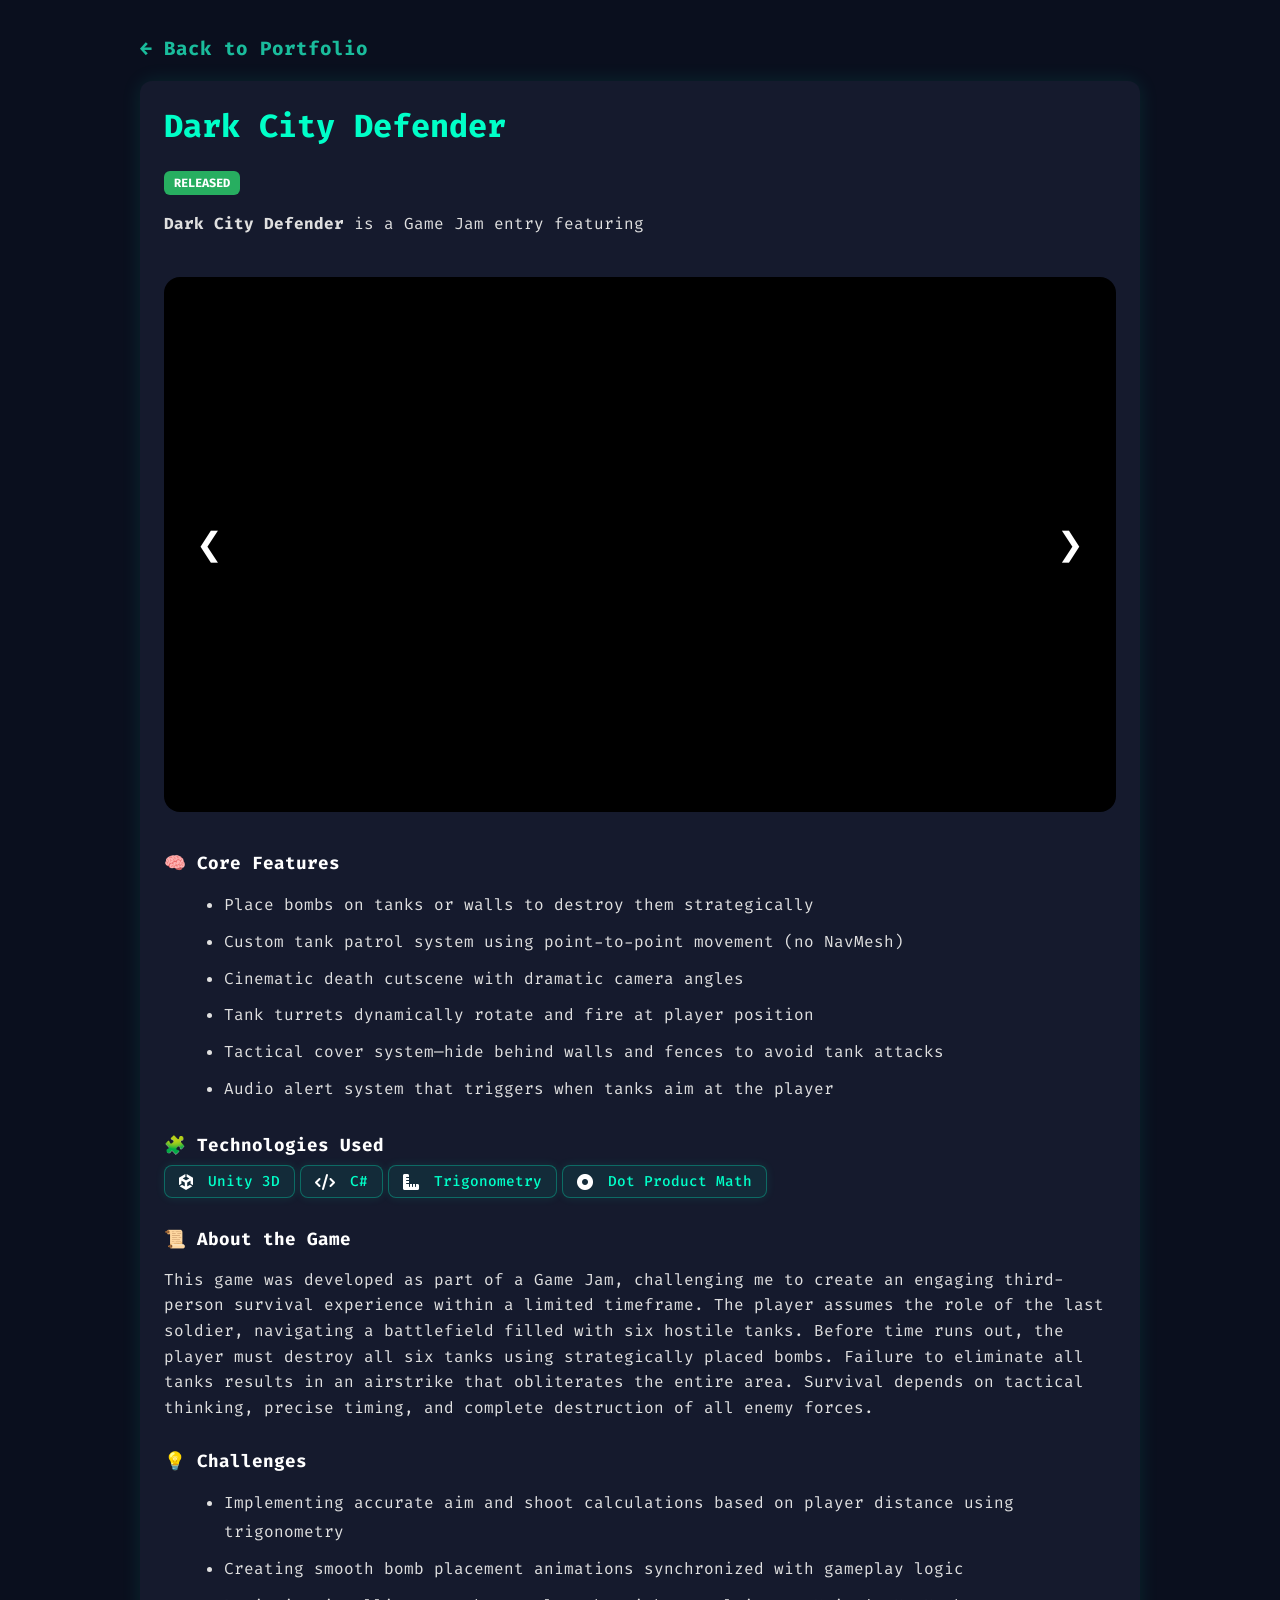
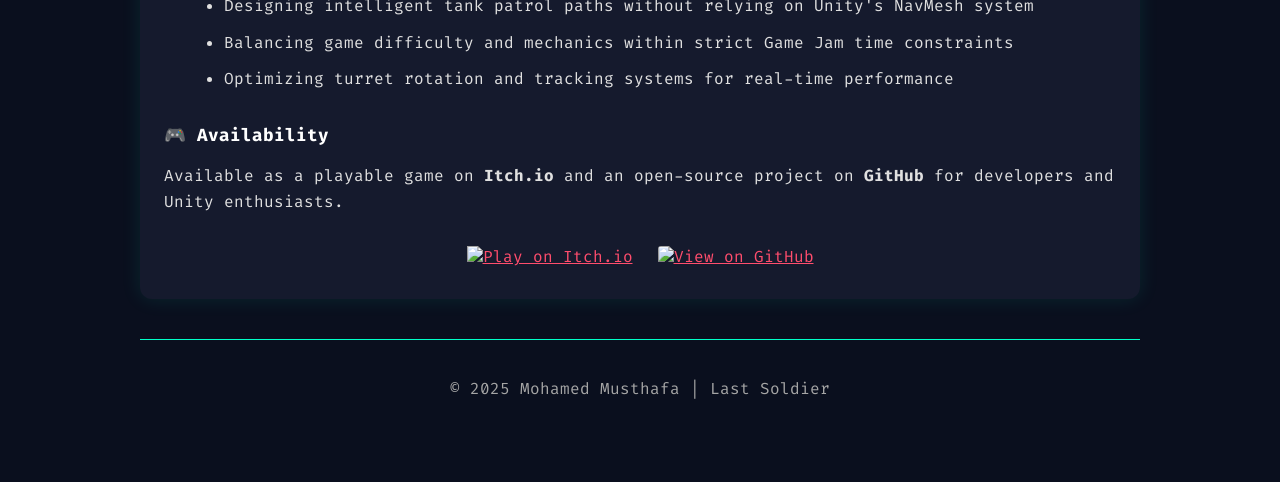
==== projects/dark-city-defender/index.html @ be1dec86 "//" ====
<!DOCTYPE html>
<html lang="en">
<head>
  <meta charset="UTF-8">
  <meta name="viewport" content="width=device-width, initial-scale=1.0">
  <title>Dark City Defender | Mohamed Musthafa</title>

  <!-- Styles & Fonts -->
  <link rel="stylesheet" href="../../style.css">
  <link href="https://fonts.googleapis.com/css2?family=Fira+Code:wght@400;600&display=swap" rel="stylesheet">
  <link rel="stylesheet" href="https://cdnjs.cloudflare.com/ajax/libs/font-awesome/6.0.0-beta3/css/all.min.css">
</head>

<body>
  <div class="container">

    <!-- 🔙 Back Link -->
    <a href="../../index.html" class="back-link">
      ← Back to Portfolio
    </a>

    <!-- 🧩 Main Card -->
    <div class="card">
      <h1>Dark City Defender</h1>
      <div class="status-tag done">Released</div>

      <!-- 📝 Game Description -->
      <p>
        <strong>Dark City Defender</strong> is a Game Jam entry featuring
      </p>

      <!-- 🎥 Trailer + Screenshot Carousel -->
      <div class="screenshot-carousel">
        <button class="arrow left">&#10094;</button>

        <div class="carousel-track">
          <!-- 🎬 YouTube Trailer -->
          <div class="carousel-item video-item">
            <iframe
              id="yt-trailer"
              src="https://www.youtube.com/embed/BdnftCcTJtQ?enablejsapi=1&origin=http://localhost"
              title="Dark City Defender Trailer"
              frameborder="0"
              allow="accelerometer; autoplay; clipboard-write; encrypted-media; gyroscope; picture-in-picture"
              allowfullscreen>
            </iframe>
          </div>

          <!-- 🖼️ Screenshots -->
          <div class="carousel-item"><img src="images/screenshot1.png" alt="Last Soldier Screenshot 1"></div>
          <div class="carousel-item"><img src="images/screenshot2.png" alt="Last Soldier Screenshot 2"></div>
          <div class="carousel-item"><img src="images/screenshot3.png" alt="Last Soldier Screenshot 3"></div>
          <div class="carousel-item"><img src="images/screenshot4.png" alt="Last Soldier Screenshot 4"></div>
          <div class="carousel-item"><img src="images/screenshot5.png" alt="Last Soldier Screenshot 5"></div>
        </div>

        <button class="arrow right">&#10095;</button>
      </div>

      <!-- 🧠 Core Features -->
      <h3>🧠 Core Features</h3>
      <ul class="feature-list">
        <li>Place bombs on tanks or walls to destroy them strategically</li>
        <li>Custom tank patrol system using point-to-point movement (no NavMesh)</li>
        <li>Cinematic death cutscene with dramatic camera angles</li>
        <li>Tank turrets dynamically rotate and fire at player position</li>
        <li>Tactical cover system—hide behind walls and fences to avoid tank attacks</li>
        <li>Audio alert system that triggers when tanks aim at the player</li>
      </ul>

      <!-- ⚙️ Technologies Used -->
      <h3>🧩 Technologies Used</h3>
      <div class="tech-stack">
        <span><i class="fa-brands fa-unity"></i> Unity 3D</span>
        <span><i class="fa-solid fa-code"></i> C#</span>
        <span><i class="fa-solid fa-ruler-combined"></i> Trigonometry</span>
        <span><i class="fa-solid fa-circle-dot"></i> Dot Product Math</span>
      </div>

      <!-- 📜 About the Game -->
      <h3>📜 About the Game</h3>
      <p>
        This game was developed as part of a Game Jam, challenging me to create an engaging third-person survival experience within a limited timeframe. 
        The player assumes the role of the last soldier, navigating a battlefield filled with six hostile tanks. 
        Before time runs out, the player must destroy all six tanks using strategically placed bombs. Failure to eliminate all tanks results in an airstrike 
        that obliterates the entire area. Survival depends on tactical thinking, precise timing, and complete destruction of all enemy forces.
      </p>

      <!-- 💡 Challenges -->
      <h3>💡 Challenges</h3>
      <ul class="challenge-list">
        <li>Implementing accurate aim and shoot calculations based on player distance using trigonometry</li>
        <li>Creating smooth bomb placement animations synchronized with gameplay logic</li>
        <li>Designing intelligent tank patrol paths without relying on Unity's NavMesh system</li>
        <li>Balancing game difficulty and mechanics within strict Game Jam time constraints</li>
        <li>Optimizing turret rotation and tracking systems for real-time performance</li>
      </ul>

      <!-- 🕹️ Availability -->
      <h3>🎮 Availability</h3>
      <p>Available as a playable game on <strong>Itch.io</strong> and an open-source project on <strong>GitHub</strong> for developers and Unity enthusiasts.</p>

      <!-- 🔗 Links -->
      <div class="icon-row-availability">
        <a href="https://musthafa45.itch.io/dark-city-defender" 
           title="Play on Itch.io" target="_blank">
          <img src="https://static.itch.io/images/badge-color.svg" 
               alt="Play on Itch.io" class="itch-badge">
        </a>

        <a href="https://github.com/musthafa45/Dark_City_Defender-GameJam"
           title="View on GitHub" target="_blank">
          <img src="https://img.shields.io/badge/GitHub-View_Project-181717?style=for-the-badge&logo=github&logoColor=white" 
                alt="View on GitHub" class="github-badge">
        </a>
        
      </div>

    </div>

    <!-- 🧾 Footer -->
    <footer>
      <p>© 2025 Mohamed Musthafa | Last Soldier</p>
    </footer>
  </div>

  <!-- 🎞️ Carousel Script -->
  <script>
    const carousel = document.querySelector('.carousel-track');
    const items = document.querySelectorAll('.carousel-item');
    const prevBtn = document.querySelector('.arrow.left');
    const nextBtn = document.querySelector('.arrow.right');
    let currentIndex = 0;

    function scrollToIndex(index) {
      const scrollPos = items[index].offsetLeft;
      carousel.scrollTo({ left: scrollPos, behavior: 'smooth' });
    }

    nextBtn.addEventListener('click', () => {
      currentIndex = (currentIndex + 1) % items.length;
      scrollToIndex(currentIndex);
    });

    prevBtn.addEventListener('click', () => {
      currentIndex = (currentIndex - 1 + items.length) % items.length;
      scrollToIndex(currentIndex);
    });
  </script>
</body>
</html>
---- style.css ----
/* =======================================
   Global Styles
======================================= */

:root {
  --accent: #00ffc8;
  --accent-glow: rgba(0, 255, 200, 0.25);
  --dark-bg: #151a2d;
  --soft-bg: #0a0f1e;
}

body {
  margin: 0;
  padding: 0;
  font-family: 'Fira Code', monospace;

  background-color: #0a0f1e;
  color: #e0e0e0;
}

.section-title {
  text-shadow: 0 0 8px rgba(0, 255, 200, 0.3);
}

/* ---------- Container ---------- */
.container {
  max-width: 1000px;
  margin: auto;
  padding: 36px 16px;
}

/* ---------- Card Base ---------- */
.card {
  background-color: #151a2d;
  padding: 24px;
  border-radius: 12px;
  margin-bottom: 32px;
  box-shadow: 0 0 20px rgba(0, 255, 200, 0.1);
}

/* ---------- Typography ---------- */
h1 {
  margin: 0 0 16px;
  font-size: 2rem;
}

h3 {
  margin: 16px 0 8px;
  font-size: 1.1rem;
}

h1, h2, h3 {
  color: #00ffc8;
}

a {
  color: #ff4d6d;
}

a:hover {
  color: #ffd166;
}

p {
  font-size: 1rem;
  line-height: 1.6;
  margin-bottom: 24px;
}

/* ---------- About Section ---------- */
.about-content {
  display: flex;
  flex-wrap: wrap; /* ✅ Allow wrapping on smaller screens */
  align-items: center;
  gap: 2rem;
}

.profile-pic {
  width: 150px;
  height: 150px;
  border-radius: 50%;
  object-fit: cover;
  border: 1px solid transparent;
  background: linear-gradient(45deg, #ff0000, #00ff99, #0066ff, #ff00ff);
  background-size: 400% 400%;
  padding: 2px;
  transition: transform 0.3s ease;
  animation: glowPulse 4s ease-in-out infinite;
}

.profile-pic:hover {
  transform: scale(1.08);
  box-shadow: 0 0 25px rgba(0, 255, 255, 0.4);
}

@keyframes neonPulse {
  from { box-shadow: 0 0 10px var(--accent-glow), 0 0 20px var(--accent-glow); }
  to   { box-shadow: 0 0 20px var(--accent-glow), 0 0 40px var(--accent-glow); }
}

.subtitle {
  font-family: 'Fira Code', monospace;
  font-weight: 400;
  font-size: 0.8rem;
  color: #b0b0b0;
  margin-top: -10px;  /* brings it closer to your name */
  margin-bottom: 18px;
  letter-spacing: 0.5px;
}

h3.subtitle {
  margin-top: -12px !important; /* forces it to override */
  margin-bottom: 8px;
  line-height: 1.1; /* optional: tighter line spacing */
}

.text-content {
  flex: 1;
  min-width: 240px;
}

.highlight {
  color: #00ffc8;       /* brighter/contrast color */
  font-weight: 700;     /* bold */
  background: rgba(0, 255, 200, 0.1); /* subtle highlight */
  padding: 2px 4px;
  border-radius: 4px;   /* optional rounded edges */
}
.special-Text {
  color: #ffffff;       /* distinct color */
  font-weight: 600;     /* semi-bold */
}

/* ---------- Social Icons ---------- */

.game-menu {
  margin-top: 20px;
}

.icon-row {
  display: flex;
  gap: 12px;
  justify-content: center;
  align-items: center;
  flex-wrap: nowrap;              /* 🔥 prevent wrapping */
  overflow-x: auto;               /* 🔥 allows scrolling if needed */
  scrollbar-width: none;          /* hide scrollbar in Firefox */
  -ms-overflow-style: none;       /* hide scrollbar in IE/Edge */
}

.icon-row::-webkit-scrollbar {
  display: none;                  /* hide scrollbar in Chrome/Safari */
}

.icon-row-availability {
  display: flex;
  justify-content: center;
  align-items: center;
  gap: 12px;
  flex-wrap: wrap;
  padding: 8px;
}

.icon-row-availability a img {
  height: 44px;       /* 🔑 same height for all badges */
  width: auto;        /* keep aspect ratio */
  max-width: 100%;
}

.menu-item {
  flex: 0 0 auto;                 /* 🔒 prevents shrinking */
  font-size: 1.6rem; /* smaller than 2rem */
  color: #eee;
  padding: 7px;       /* less padding */
  border-radius: 3px; /* smaller corners */
  transition: transform 0.3s, box-shadow 0.3s, color 0.3s;
}

.pointer-triangle {
  width: 0;
  height: 0;
  border-left: 10px solid transparent;
  border-right: 10px solid transparent;
  border-top: 12px solid #ffffff; /* now points down */
  position: absolute;
  top: -6px; /* keep it above icons if you want */
  left: 0;
  transition: left 0.2s ease;
  z-index: 10;
}

/* Optional: remove hover scaling on <a> if using menu-item already */
.icon-row a {
  font-size: 1.1rem;
  transition: transform 0.2s;
}

.icon-row a:hover {
  transform: scale(1.2);
}

/* Base style same as Start button */
.arrow-btn,
.start-btn {
  width: 60px;                 /* fixed width for arrows */
  height: 40px;                /* same height as Start button */
  font-size: 1.1rem;           
  font-family: 'Fira Code', monospace;
  border-radius: 4px;
  letter-spacing: 1px;
  cursor: pointer;
  text-transform: uppercase;
  transition: all 0.2s ease;
  display: flex;
  align-items: center;
  justify-content: center;
  padding: 0; /* remove default padding */

  background: linear-gradient(135deg, #00ffc8, #007f70);
  color: #0a0f1e;
  border: none;
  box-shadow: 0 4px 10px rgba(0, 255, 200, 0.2);
}

.start-btn {
  font-size: 0.9rem;
  letter-spacing: 0.5px; /* slightly reduced letter spacing */
}


/* Hover */
.arrow-btn:hover,
.start-btn:hover {
  transform: translateY(-2px);
  box-shadow: 0 0 0 2px #ccc, 0 6px 0 #555;
  background: linear-gradient(135deg, #00e0ff, #b400ff);
  color: #fff;
}

/* Active */
.arrow-btn:active,
.start-btn:active {
  transform: translateY(2px);
  box-shadow: 0 0 0 2px #ccc, 0 2px 0 #555;
  background: #555;
  color: #222;
}

/* Left / Right triangle */
.arrow-btn.left::before,
.arrow-btn.right::before {
  content: "";
  display: inline-block;
  width: 0;
  height: 0;
  border-top: 8px solid transparent;
  border-bottom: 8px solid transparent;
}

.arrow-btn.left::before {
  border-right: 12px solid #eee; /* triangle pointing left */
}

.arrow-btn.right::before {
  border-left: 12px solid #eee; /* triangle pointing right */
}

.button-row {
  display: flex;
  gap: 12px;          /* spacing between buttons */
  align-items: center; /* vertical alignment */
  justify-content: center; /* optional: center horizontally */
}


/* Social Icon Colors */
.fa-linkedin { color: #0077b5; }
.fa-github { color: #fff; }
.fa-youtube { color: #ff0000; }
.fa-itch-io { color: #fa5c5c; }
.fa-artstation { color: #13AFF0; }
.fa-envelope { color: #b84dff; }
.fa-discord { color: #7289da; }
.fa-globe { color: #1abc9c; }
.fa-file-download { color: #20c223; }
/* ---------- Badge Styles ---------- */
.gplay-badge {
  height: 35px;
  transition: transform 0.2s ease;
}

.gplay-badge :hover {
  transform: scale(1.05);
}

.itch-badge,
.gplay-badge {
  height: 35px;
  transition: transform 0.2s ease;
}

.itch-badge:hover,
.gplay-badge:hover,
.github-badge:hover {
  transform: scale(1.1);
}

.github-badge {
  height: 35px;
  width: auto;
  border-radius: 3px;
  transition: transform 0.2s ease;
}

/* ---------- Tools Section ---------- */
.tools-section {
  color: #fff;
  text-align: center;
  padding: 12px 8px;       
  border-radius: 8px;      
  margin-bottom: 16px;
  background-color: #151a2d;
  box-shadow: 0 0 20px rgba(0, 255, 200, 0.1);
}

.tools-section h1 {
  font-size: 1.6rem;         
  margin-bottom: 12px;
  font-weight: 600;
  text-align: left;
  padding-left:  8px;    
}

.tools-grid {
  display: grid;
  grid-template-columns: repeat(auto-fit, minmax(160px, 1fr));
  gap: 10px; 
  justify-content: center;
}

.tool-item {
  border-radius: 10px;      
  padding: 12px 10px;       
  font-size: 1rem;        
  font-weight: 500;
  color: #fff;
  transition: all 0.2s ease;
  display: flex;
  align-items: center;
  justify-content: center;
  background: rgba(0, 255, 200, 0.05);
  border: 1px solid rgba(0, 255, 200, 0.3);
  gap: 6px;
  white-space: normal;
  text-align: center;
}

.tool-item i {
  margin-right: 2px;        
  font-size: 1.2rem;        
  color: #fff;
}

.tool-item:hover {
  background: rgba(0, 255, 200, 0.15);
  transform: translateY(-2px);
  box-shadow: 0 0 8px rgba(0, 255, 200, 0.2);
}

/* ---------- Projects Grid ---------- */
.projects-grid {
  display: grid;
  grid-template-columns: repeat(auto-fit, minmax(250px, 1fr));
  gap: 20px;
  margin: auto;
  align-items: stretch;
}

/* ---------- Project Card ---------- */
.project-card {
  width: 100%;
  height: 100%;
  display: flex;
  flex-direction: column;
  border-radius: 10px;
  overflow: hidden;
  transition: transform 0.25s ease, box-shadow 0.25s ease, background-color 0.25s ease;
  background-color: #151a2d;
  box-shadow: 0 0 20px rgba(0, 255, 200, 0.1);
  will-change: transform;
}

.project-card:hover {
  transform: translateY(-7px);
  background-color:  rgba(0, 255, 200, 0.15);
  box-shadow: 0 0 25px rgba(3, 138, 118, 0.3);
}

.project-card .content {
  flex-grow: 1;
  display: flex;
  flex-direction: column;
  padding: 16px; 
}

.project-card .content p {
  flex-grow: 1;
  margin-bottom: 12px;
}

.project-card .bottom {
  margin-top: auto;
  display: flex;
  flex-direction: column;
  gap: 12px;
}

.project-card h3 {
  margin-bottom: 8px;
  text-align: left;
}

.project-card a {
  color: #1abc9c;
  text-decoration: none;
  font-weight: bold;
}

.project-card a:hover {
  text-decoration: underline;
}

/* ---------- Status Tags ---------- */
.status-tag {
  display: inline-block;
  padding: 4px 10px;
  font-size: 0.75rem;
  font-weight: bold;
  border-radius: 6px;
  text-transform: uppercase;
  color: #fff;
  margin-top: 8px;
}

.status-tag.done { background-color: #27ae60; }
.status-tag.progress { background-color: #e67e22; }

/* ---------- Tech Stack ---------- */
.tech-stack {
  display: flex;
  flex-wrap: wrap;           /* allows items to go to new lines */
  gap: 5px;                 /* spacing between each tag */
  justify-content: left;   /* keeps them centered */
  align-items: center;
}

.tech-stack span {
  background: rgba(0, 255, 200, 0.08);
  border: 1px solid rgba(0, 255, 200, 0.3);
  color: #00ffc8;
  font-size: 0.9rem;
  font-weight: 500;
  padding: 6px 14px;
  border-radius: 8px;
  transition: all 0.3s ease;
  box-shadow: 0 0 10px rgba(0, 255, 200, 0.1);
  white-space: nowrap;    /* prevents text wrapping */
}

.tech-stack span:hover {
  background: rgba(0, 255, 200, 0.15);
  transform: translateY(-3px);
  box-shadow: 0 0 15px rgba(0, 255, 200, 0.3);
}

.tech-stack span i {
  font-size: 1rem;
  color: #fff;
  margin-right: 6px;         /* adds spacing between icon and text */
  vertical-align: middle;
}

/* ---------- Video / Thumbnail Section ---------- */
.thumb-wrapper {
  position: relative;
  width: 100%;
  padding-top: 56.25%; /* 16:9 aspect ratio */
  overflow: hidden;
  border-radius: 10px;
  margin-bottom: 16px;
}

.project-thumb,
.project-video {
  position: absolute;
  top: 0;
  left: 0;
  width: 100%;
  height: 100%;
  border-radius: 10px;
  transition: opacity 0.3s ease;
}

.project-thumb {
  object-fit: cover;
  z-index: 1;
  opacity: 1;
}

.project-video {
  object-fit: cover;
  z-index: 2;
  opacity: 0;
}

.thumb-wrapper:hover .project-video {
  opacity: 1;
}

.thumb-wrapper:hover .project-thumb {
  opacity: 0.6;
}

/* ---------- Languages Section (Card Style) ---------- */
#languages {
  color: #fff;
  text-align: center;
  padding: 20px 12px;
  border-radius: 12px;
  margin-top: 40px;
  margin-bottom: 20px;
  max-width: 100%;                  /* keeps it card-sized */
  margin-inline: auto;              /* center horizontally */
  background-color: #151a2d;
  box-shadow: 0 0 20px rgba(0, 255, 200, 0.1);
}

#languages .section-title {
 text-align: left;
  width: 100%;
  margin-left: 12px; /* small visual offset */
  font-weight: 600;
}

#languages h2 {
  font-size: 1.2rem;
  margin-bottom: 16px;
  font-weight: 400;
}

.languages-grid {
  display: flex;
  flex-wrap: wrap;
  gap: 8px;
  justify-content: left;
}

.language-item {
  background: rgba(0, 255, 200, 0.05);
  border: 1px solid rgba(0, 255, 200, 0.3);
  padding: 8px 10px;
  border-radius: 8px;
  font-size: 0.85rem;
  color: #eee;
  display: flex;
  justify-content: space-between;
  align-items: center;
  min-width: 140px;
  max-width: 200px;
  transition: all 0.25s ease;
}

.language-item:hover {
  transform: translateY(-3px);
  box-shadow: 0 2px 6px rgba(255, 255, 255, 0.1);
  background-color: rgba(255, 255, 255, 0.12);
}

.lang-name {
  font-weight: 600;
  color: #fff;
}

.lang-level {
  opacity: 0.85;
  font-style: italic;
  color: #ccc;
}


/* ---------- Footer ---------- */
footer {
  text-align: center;
  padding: 20px;
  margin-top: 40px;
  font-size: 0.9rem;
  background: #0a0f1e;
  color: #a5a5a5;
  border-top: 1px solid #00ffc8;
}

/* ---------- Carousel ---------- */
.screenshot-carousel {
  position: relative;
  display: flex;
  align-items: center;
  justify-content: center;
  overflow: hidden;
  max-width: 100%;
  margin: 40px auto;
}

.carousel-track {
  display: flex;
  gap: 20px;
  overflow-x: auto;
  scroll-snap-type: x mandatory;
  scroll-behavior: smooth;
}

.carousel-track::-webkit-scrollbar {
  display: none;
}

.carousel-item,
.video-item {
  flex: 0 0 100%;
  width: 100%;
  aspect-ratio: 16/9;
  border-radius: 16px;
  overflow: hidden;
  background: #000;
  display: flex;
  align-items: center;
  justify-content: center;
  scroll-snap-align: start;
}

.carousel-item img,
.video-item iframe {
  width: 100%;
  height: 100%;
  object-fit: contain;
  border-radius: 16px;
}

.arrow {
  position: absolute;
  top: 50%;
  transform: translateY(-50%);
  background: rgba(0, 0, 0, 0.5);
  border: none;
  color: #fff;
  font-size: 2rem;        /* slightly smaller for balance */
  padding: 12px;          /* equal padding for perfect circle */
  cursor: pointer;
  border-radius: 50%;
  z-index: 2;
  transition: background 0.3s ease;
  line-height: 1;         /* ensures icon is vertically centered */
}

.arrow.left { left: 20px; }
.arrow.right { right: 20px; }

.arrow:hover {
  background: rgba(0, 0, 0, 0.8);
  transform: translateY(-50%) scale(1.1);
}

/* Back Link */
.back-link {
  color: #1abc9c;
  text-decoration: none;
  font-weight: 700;
  font-size: 1.2rem;
  display: inline-block;
  margin-bottom: 20px;
}

/* Preview Image */
.preview-image {
  width: 100%;
  max-width: 800px; /* prevents it from being too big */
  border-radius: 10px;
  margin: 20px auto;
  display: block;
  object-fit: cover;
  box-shadow: 0 4px 12px rgba(0, 0, 0, 0.15);
}

/* Bullet Lists */
.feature-list,
.challenge-list {
  line-height: 1.8;
  margin-left: 20px;
}

.feature-list li,
.challenge-list li {
  margin-bottom: 8px;
}

.icon-row-availability {
  display: flex;
  gap: 25px;
  justify-content: center;
  align-items: center;
  margin-top: 16px;
}

/* Headings */
.card h3 {
  margin-top: 30px;
  color: #ffffff;
}

/* ---------- Responsive ---------- */
@media (max-width: 1200px) {
  .carousel-item,
  .video-item { width: 90vw; height: calc(90vw * 9 / 16); }
}

@media (max-width: 768px) {
  h1 { font-size: 1.6rem; }
  p { font-size: 0.95rem; }
  .icon-row { justify-content: center; }
  .icon-row a { font-size: 1.4rem; }

  .about-content {
    flex-direction: column;
    align-items: center;
    text-align: center;
  }

  .profile-pic { width: 120px; height: 120px; }
  .project-card h3 { font-size: 1rem; }
  .project-card p { font-size: 0.9rem; }
}

@media (max-width: 480px) {
  .container { padding: 12px; }
  .card { 
    padding: 16px; 
    margin-bottom: 20px; 
  }
  #languages {
  padding: 16px 10px;
  }
  h1 { font-size: 1.4rem; }
  p { font-size: 0.9rem; }
  .icon-row a { font-size: 1.3rem; }
  .project-card h3 { font-size: 0.95rem; }
  .project-card p { font-size: 0.85rem; }
  .project-card a { font-size: 0.9rem; }

  .icon-row-availability a img {
    height: 36px;
  }
}

/* ------ Mobile Compact Mode ------ */
@media (max-width: 600px) {

  .tools-section {
    padding: 10px 6px;
    margin-bottom: 12px;
  }

  .tools-section h1 {
    font-size: 1.3rem;
    margin-bottom: 10px;
    padding-left: 4px;
  }

  .tools-grid {
    grid-template-columns: repeat(auto-fit, minmax(120px, 1fr)); /* smaller items */
    gap: 8px;
  }

  .tool-item {
    padding: 10px 8px;      /* reduced padding */
    font-size: 0.85rem;     /* smaller text */
    border-radius: 8px;
    gap: 4px;
  }

  .tool-item i {
    font-size: 1rem;        /* smaller icon */
    margin-right: 1px;
  }
}

@media (max-width: 360px) {
  .icon-row-availability {
    flex-direction: column;
  }
}
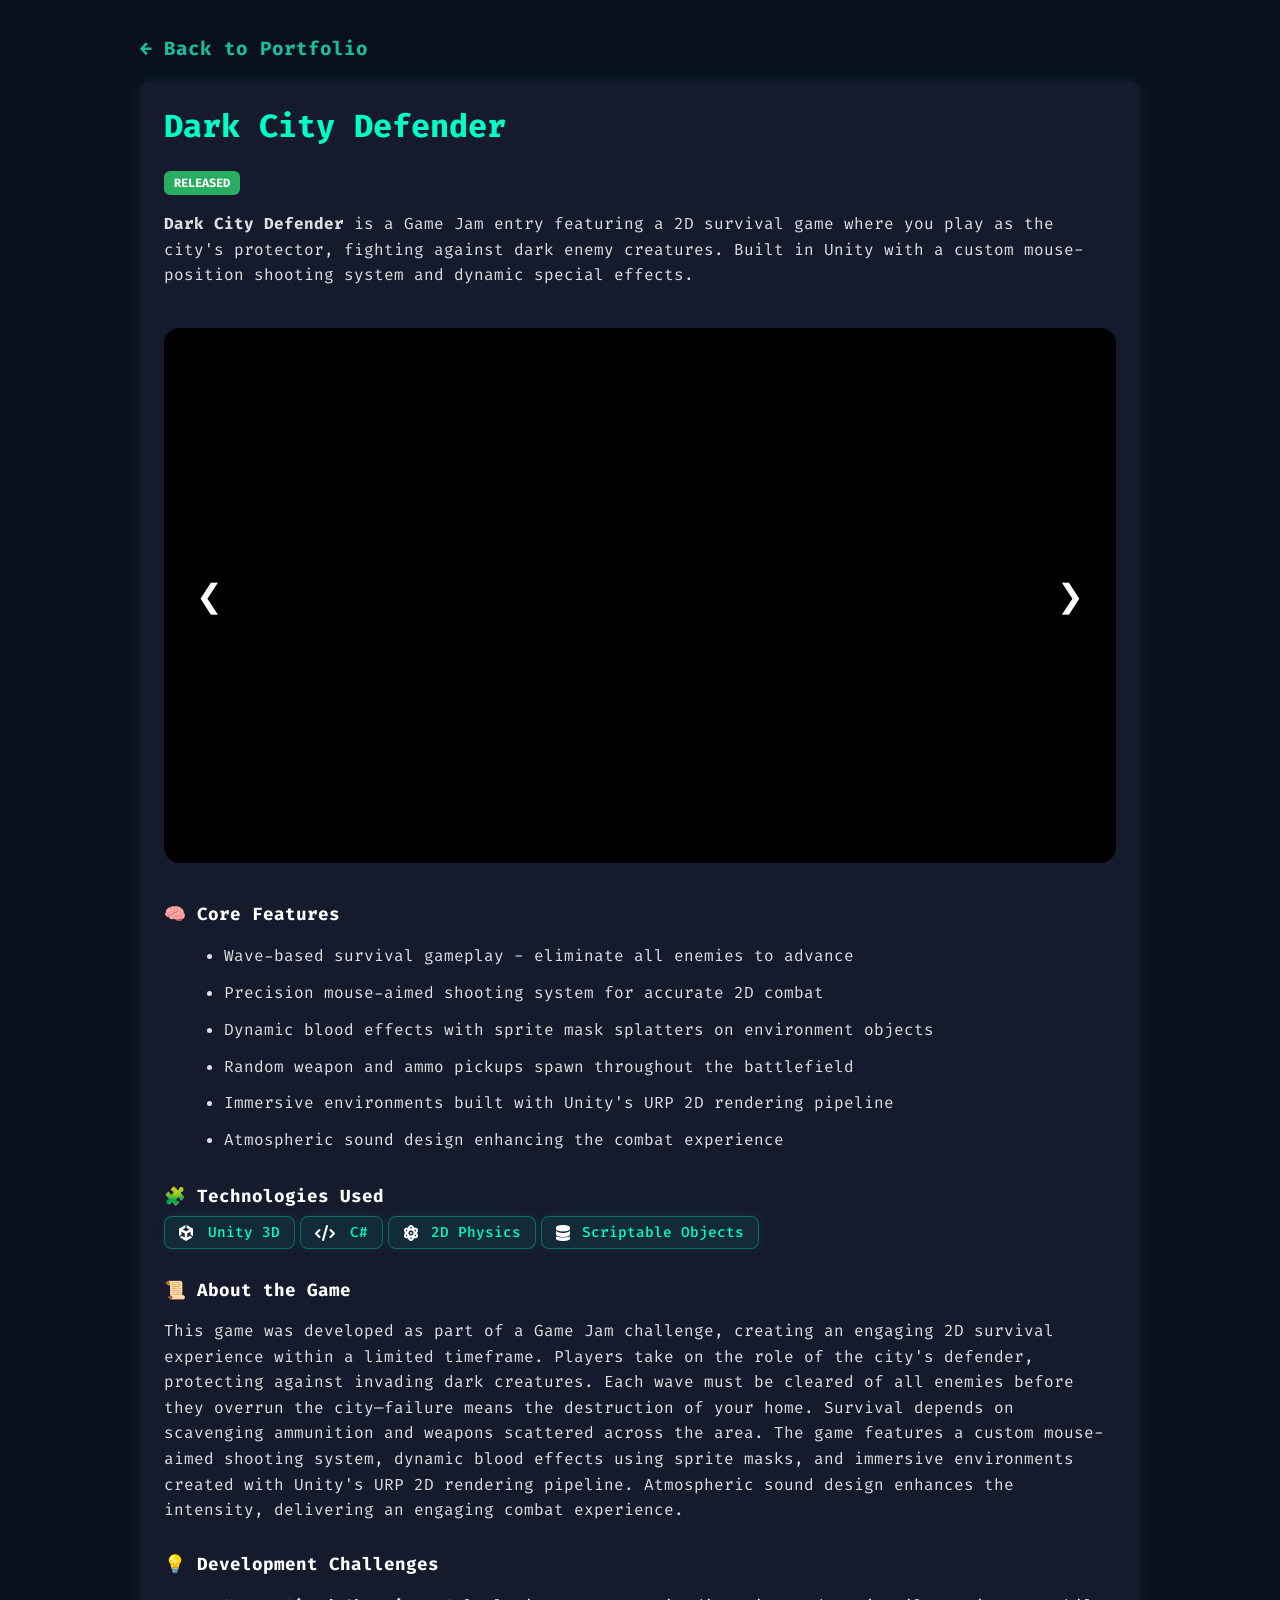
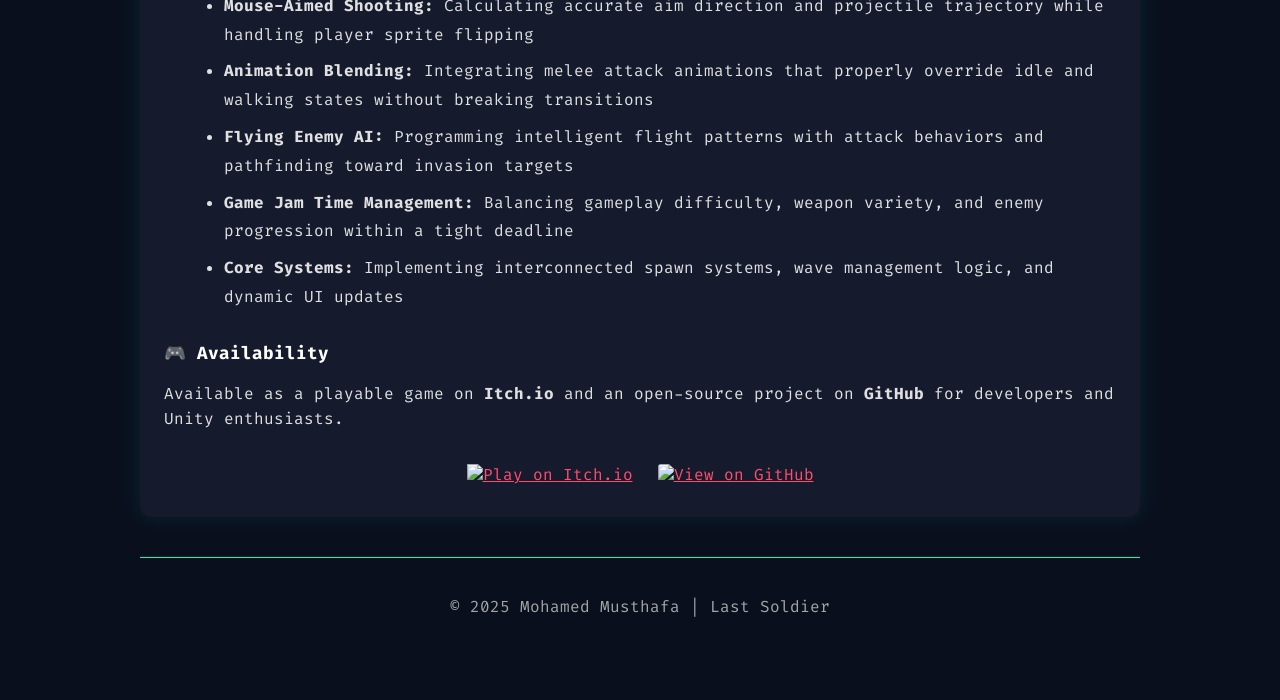
==== commit e7a0e78c: "//" ====
--- a/projects/dark-city-defender/index.html
+++ b/projects/dark-city-defender/index.html
@@ -27,7 +27,7 @@
 
       <!-- 📝 Game Description -->
       <p>
-        <strong>Dark City Defender</strong> is a Game Jam entry featuring
+        <strong>Dark City Defender</strong> is a Game Jam entry featuring a 2D survival game where you play as the city's protector, fighting against dark enemy creatures. Built in Unity with a custom mouse-position shooting system and dynamic special effects.
       </p>
 
       <!-- 🎥 Trailer + Screenshot Carousel -->
@@ -58,15 +58,15 @@
         <button class="arrow right">&#10095;</button>
       </div>
 
-      <!-- 🧠 Core Features -->
+   <!-- 🧠 Core Features -->
       <h3>🧠 Core Features</h3>
       <ul class="feature-list">
-        <li>Place bombs on tanks or walls to destroy them strategically</li>
-        <li>Custom tank patrol system using point-to-point movement (no NavMesh)</li>
-        <li>Cinematic death cutscene with dramatic camera angles</li>
-        <li>Tank turrets dynamically rotate and fire at player position</li>
-        <li>Tactical cover system—hide behind walls and fences to avoid tank attacks</li>
-        <li>Audio alert system that triggers when tanks aim at the player</li>
+        <li> Wave-based survival gameplay - eliminate all enemies to advance</li>
+        <li> Precision mouse-aimed shooting system for accurate 2D combat</li>
+        <li> Dynamic blood effects with sprite mask splatters on environment objects</li>
+        <li> Random weapon and ammo pickups spawn throughout the battlefield</li>
+        <li> Immersive environments built with Unity's URP 2D rendering pipeline</li>
+        <li> Atmospheric sound design enhancing the combat experience</li>
       </ul>
 
       <!-- ⚙️ Technologies Used -->
@@ -74,27 +74,29 @@
       <div class="tech-stack">
         <span><i class="fa-brands fa-unity"></i> Unity 3D</span>
         <span><i class="fa-solid fa-code"></i> C#</span>
-        <span><i class="fa-solid fa-ruler-combined"></i> Trigonometry</span>
-        <span><i class="fa-solid fa-circle-dot"></i> Dot Product Math</span>
+        <span class="tool-item"><i class="fas fa-atom"></i> 2D Physics</span>
+        <span class="tool-item"><i class="fas fa-database"></i> Scriptable Objects</span>
       </div>
 
       <!-- 📜 About the Game -->
       <h3>📜 About the Game</h3>
       <p>
-        This game was developed as part of a Game Jam, challenging me to create an engaging third-person survival experience within a limited timeframe. 
-        The player assumes the role of the last soldier, navigating a battlefield filled with six hostile tanks. 
-        Before time runs out, the player must destroy all six tanks using strategically placed bombs. Failure to eliminate all tanks results in an airstrike 
-        that obliterates the entire area. Survival depends on tactical thinking, precise timing, and complete destruction of all enemy forces.
+       This game was developed as part of a Game Jam challenge, creating an engaging 2D survival experience within a limited timeframe. 
+       Players take on the role of the city's defender, protecting against invading dark creatures. 
+       Each wave must be cleared of all enemies before they overrun the city—failure means the destruction of your home. 
+       Survival depends on scavenging ammunition and weapons scattered across the area.
+       The game features a custom mouse-aimed shooting system, dynamic blood effects using sprite masks, and immersive environments created with Unity's URP 2D rendering pipeline.
+       Atmospheric sound design enhances the intensity, delivering an engaging combat experience.
       </p>
 
-      <!-- 💡 Challenges -->
-      <h3>💡 Challenges</h3>
+<!-- 💡 Challenges -->
+      <h3>💡 Development Challenges</h3>
       <ul class="challenge-list">
-        <li>Implementing accurate aim and shoot calculations based on player distance using trigonometry</li>
-        <li>Creating smooth bomb placement animations synchronized with gameplay logic</li>
-        <li>Designing intelligent tank patrol paths without relying on Unity's NavMesh system</li>
-        <li>Balancing game difficulty and mechanics within strict Game Jam time constraints</li>
-        <li>Optimizing turret rotation and tracking systems for real-time performance</li>
+        <li><strong>Mouse-Aimed Shooting:</strong> Calculating accurate aim direction and projectile trajectory while handling player sprite flipping</li>
+        <li><strong>Animation Blending:</strong> Integrating melee attack animations that properly override idle and walking states without breaking transitions</li>
+        <li><strong>Flying Enemy AI:</strong> Programming intelligent flight patterns with attack behaviors and pathfinding toward invasion targets</li>
+        <li><strong>Game Jam Time Management:</strong> Balancing gameplay difficulty, weapon variety, and enemy progression within a tight deadline</li>
+        <li><strong>Core Systems:</strong> Implementing interconnected spawn systems, wave management logic, and dynamic UI updates</li>
       </ul>
 
       <!-- 🕹️ Availability -->
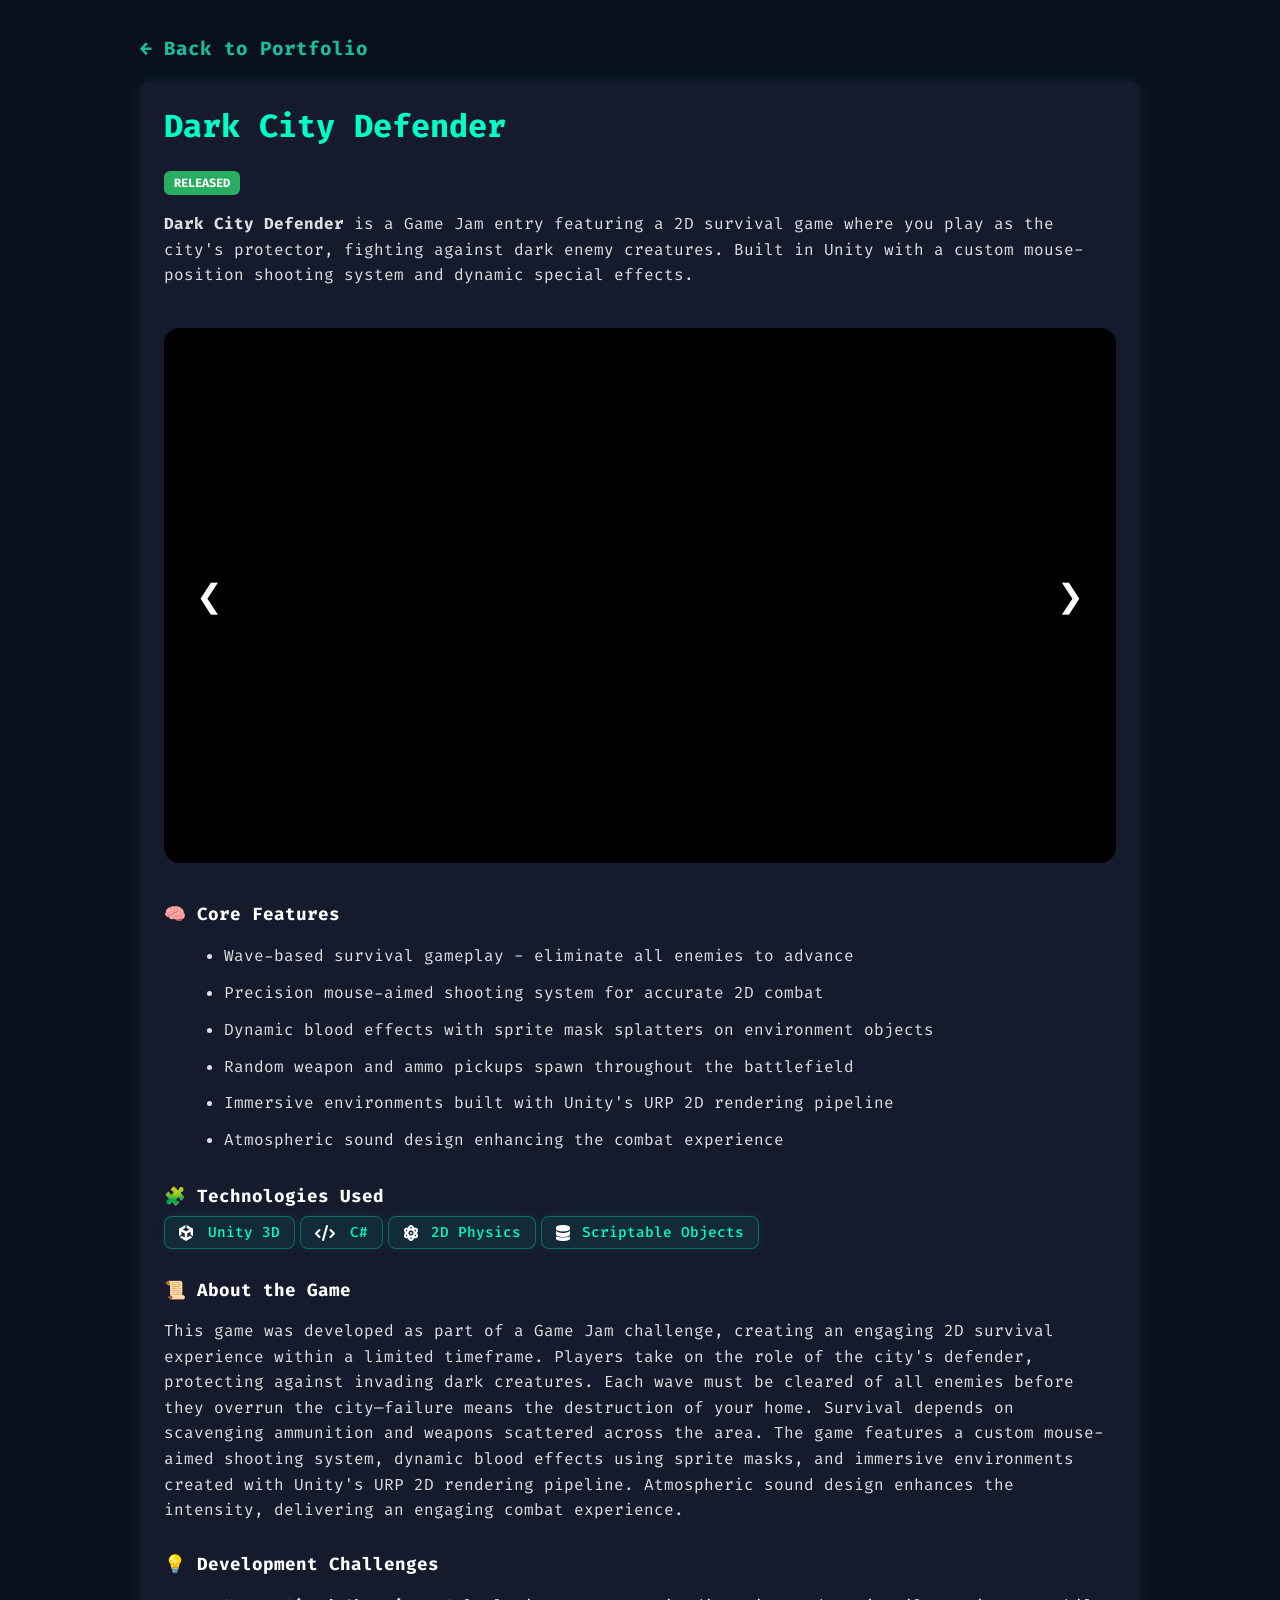
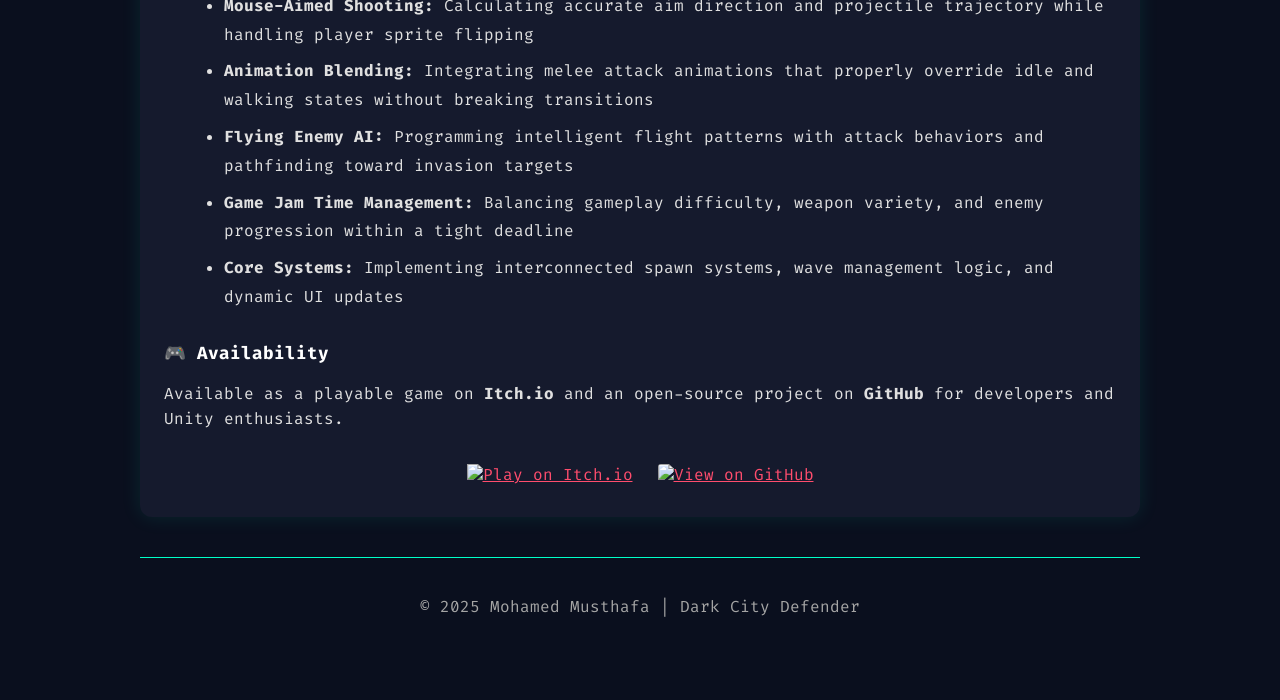
==== commit 0972a448: "Update index.html" ====
--- a/projects/dark-city-defender/index.html
+++ b/projects/dark-city-defender/index.html
@@ -39,7 +39,7 @@
           <div class="carousel-item video-item">
             <iframe
               id="yt-trailer"
-              src="https://www.youtube.com/embed/BdnftCcTJtQ?enablejsapi=1&origin=http://localhost"
+              src="https://www.youtube.com/embed/UGLSwfVuNdM?enablejsapi=1&origin=http://localhost" 
               title="Dark City Defender Trailer"
               frameborder="0"
               allow="accelerometer; autoplay; clipboard-write; encrypted-media; gyroscope; picture-in-picture"
@@ -123,7 +123,7 @@
 
     <!-- 🧾 Footer -->
     <footer>
-      <p>© 2025 Mohamed Musthafa | Last Soldier</p>
+      <p>© 2025 Mohamed Musthafa | Dark City Defender</p>
     </footer>
   </div>
 
